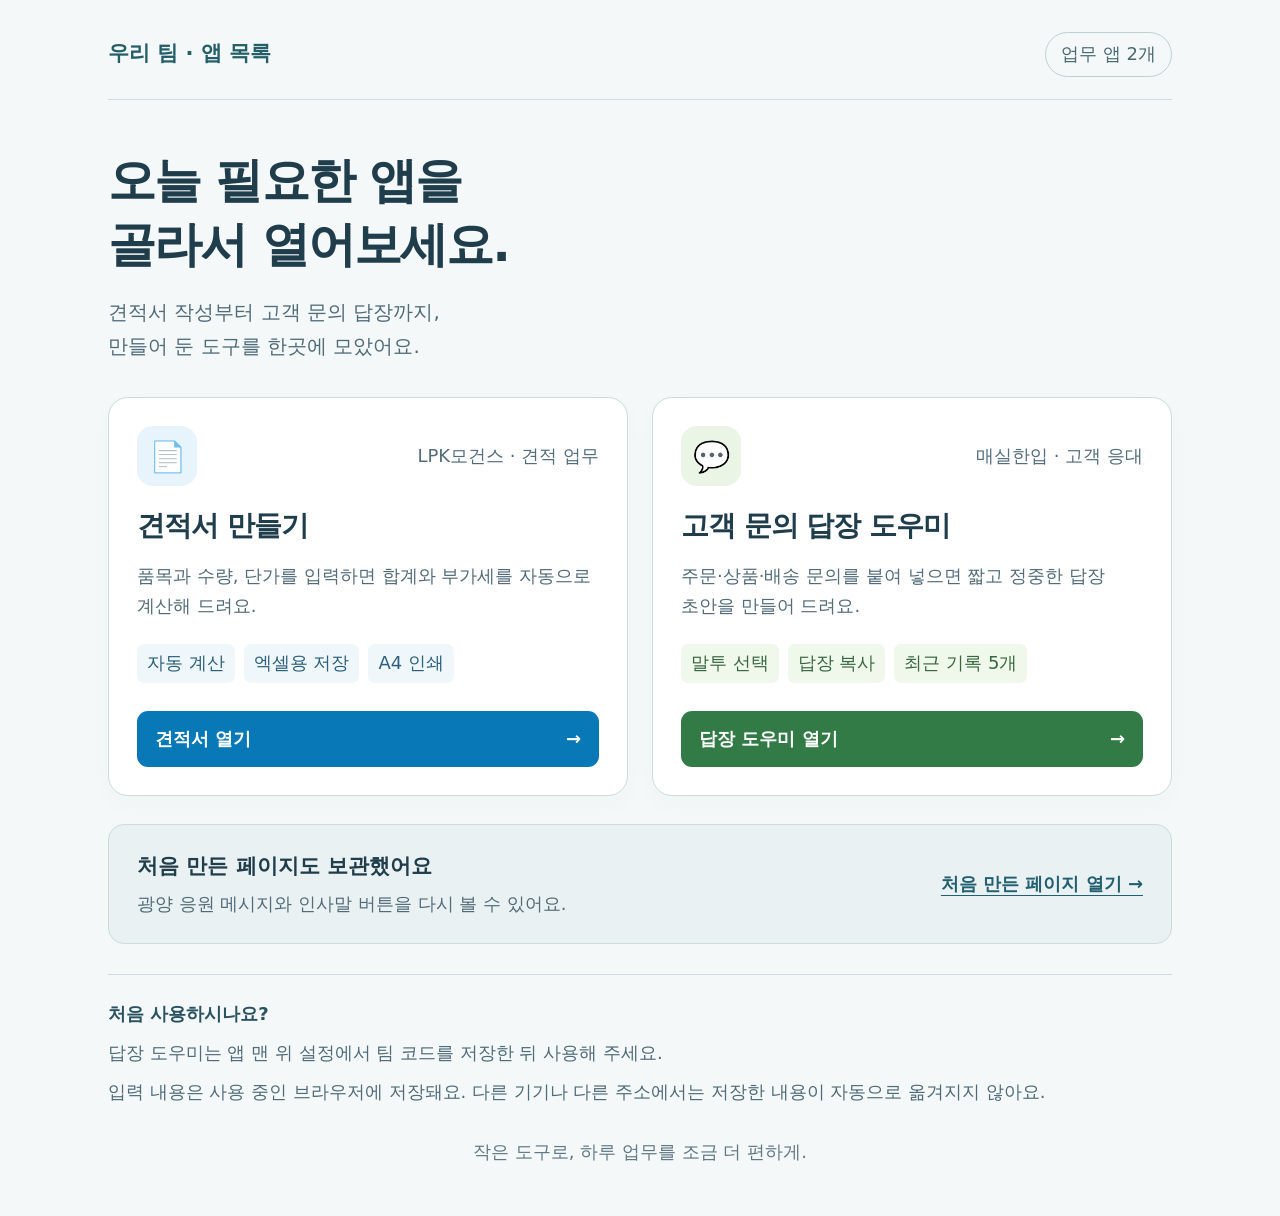
==== index.html @ a49105b2 "앱 목록 첫 페이지 추가" ====
<!doctype html>
<html lang="ko">
<head>
  <meta charset="utf-8">
  <meta name="viewport" content="width=device-width, initial-scale=1">
  <meta name="description" content="견적서와 고객 문의 답장 도우미를 한곳에서 열어보세요.">
  <title>우리 팀 앱 목록</title>
  <style>
    /* 앱을 고르기 쉽도록 큰 글자와 넉넉한 버튼을 사용해요. */
    :root{font-family:"Malgun Gothic",system-ui,sans-serif;font-size:18px;line-height:1.7;color:#203d4c;background:#f4f8f8;color-scheme:light}*{box-sizing:border-box}body{margin:0}.page{max-width:1120px;margin:auto;padding:32px 28px 48px}.top{display:flex;justify-content:space-between;align-items:center;gap:16px;flex-wrap:wrap;padding-bottom:22px;border-bottom:1px solid #cddcde}.brand{font-size:21px;font-weight:800;color:#245f68}.badge{border:1px solid #bdd1d5;border-radius:30px;padding:6px 15px;color:#486973;font-size:18px}.intro{padding:48px 0 34px}h1{font-size:clamp(32px,5vw,48px);line-height:1.35;letter-spacing:-1.8px;margin:0 0 18px}p{margin:0}.intro p{color:#506b79;font-size:20px;word-break:keep-all}.apps{display:grid;grid-template-columns:repeat(2,minmax(0,1fr));gap:24px}.card{background:white;border:1px solid #cbdcde;border-radius:20px;padding:28px;display:flex;flex-direction:column;min-width:0;box-shadow:0 8px 24px #1b4f5c06}.card-head{display:flex;justify-content:space-between;align-items:center;gap:12px;margin-bottom:20px}.icon{display:grid;place-items:center;width:60px;height:60px;border-radius:16px;background:#e7f4fc;font-size:30px}.category{font-size:18px;color:#536d7a}.card h2{font-size:28px;letter-spacing:-1px;line-height:1.45;margin:0 0 14px}.card p{color:#526c79;word-break:keep-all;margin-bottom:22px}.features{display:flex;gap:9px;flex-wrap:wrap;padding:0;margin:0 0 28px;list-style:none}.features li{padding:4px 10px;border-radius:7px;font-size:18px;background:#f0f7fb;color:#2b607d}.open{display:flex;justify-content:space-between;align-items:center;gap:15px;text-decoration:none;background:#0879b6;color:#fff;padding:13px 18px;border-radius:11px;min-height:52px;font-weight:700;margin-top:auto}.open:hover{background:#056497}.open:focus-visible,.first-link:focus-visible{outline:3px solid #da9708;outline-offset:4px}.reply .icon{background:#eaf5e5}.reply .features li{background:#f0f7eb;color:#386841}.reply .open{background:#327b46}.reply .open:hover{background:#256236}.saved{margin-top:28px;padding:24px 28px;background:#eaf1f2;border:1px solid #cbdcde;border-radius:16px;display:flex;gap:18px;align-items:center;justify-content:space-between;flex-wrap:wrap}.saved h2{font-size:21px;margin:0 0 4px}.saved p{color:#526b78}.first-link{display:inline-flex;align-items:center;min-height:48px;color:#225f70;font-weight:700;padding:8px 0;text-underline-offset:5px}.help{margin-top:30px;border-top:1px solid #cddcde;padding-top:24px;color:#506b79;font-size:18px}.help strong{display:block;color:#2a5261;margin-bottom:8px}.help p+p{margin-top:8px}footer{margin-top:30px;color:#607884;font-size:18px;text-align:center}@media(max-width:700px){.page{padding:23px 16px 32px}.intro{padding:32px 0 26px}.intro p{font-size:18px}.apps{grid-template-columns:1fr;gap:18px}.card{padding:24px 20px}.card h2{font-size:26px}.saved{padding:22px 20px}.top{gap:10px}.badge{padding:5px 12px}.brand{font-size:20px}}@media(prefers-reduced-motion:no-preference){.open{transition:background .15s}}
  </style>
</head>
<body>
  <main class="page">
    <header class="top"><span class="brand">우리 팀 · 앱 목록</span><span class="badge">업무 앱 2개</span></header>
    <section class="intro"><h1>오늘 필요한 앱을<br>골라서 열어보세요.</h1><p>견적서 작성부터 고객 문의 답장까지,<br>만들어 둔 도구를 한곳에 모았어요.</p></section>
    <section class="apps" aria-label="사용할 수 있는 업무 앱">
      <article class="card"><div class="card-head"><span class="icon" aria-hidden="true">📄</span><span class="category">LPK모건스 · 견적 업무</span></div><h2>견적서 만들기</h2><p>품목과 수량, 단가를 입력하면 합계와 부가세를 자동으로 계산해 드려요.</p><ul class="features"><li>자동 계산</li><li>엑셀용 저장</li><li>A4 인쇄</li></ul><a class="open" href="./quote/"><span>견적서 열기</span><span aria-hidden="true">→</span></a></article>
      <article class="card reply"><div class="card-head"><span class="icon" aria-hidden="true">💬</span><span class="category">매실한입 · 고객 응대</span></div><h2>고객 문의 답장 도우미</h2><p>주문·상품·배송 문의를 붙여 넣으면 짧고 정중한 답장 초안을 만들어 드려요.</p><ul class="features"><li>말투 선택</li><li>답장 복사</li><li>최근 기록 5개</li></ul><a class="open" href="./reply/"><span>답장 도우미 열기</span><span aria-hidden="true">→</span></a></article>
    </section>
    <section class="saved"><div><h2>처음 만든 페이지도 보관했어요</h2><p>광양 응원 메시지와 인사말 버튼을 다시 볼 수 있어요.</p></div><a class="first-link" href="./first-page.html">처음 만든 페이지 열기 →</a></section>
    <aside class="help"><strong>처음 사용하시나요?</strong><p>답장 도우미는 앱 맨 위 설정에서 팀 코드를 저장한 뒤 사용해 주세요.</p><p>입력 내용은 사용 중인 브라우저에 저장돼요. 다른 기기나 다른 주소에서는 저장한 내용이 자동으로 옮겨지지 않아요.</p></aside>
    <footer>작은 도구로, 하루 업무를 조금 더 편하게.</footer>
  </main>
</body>
</html>
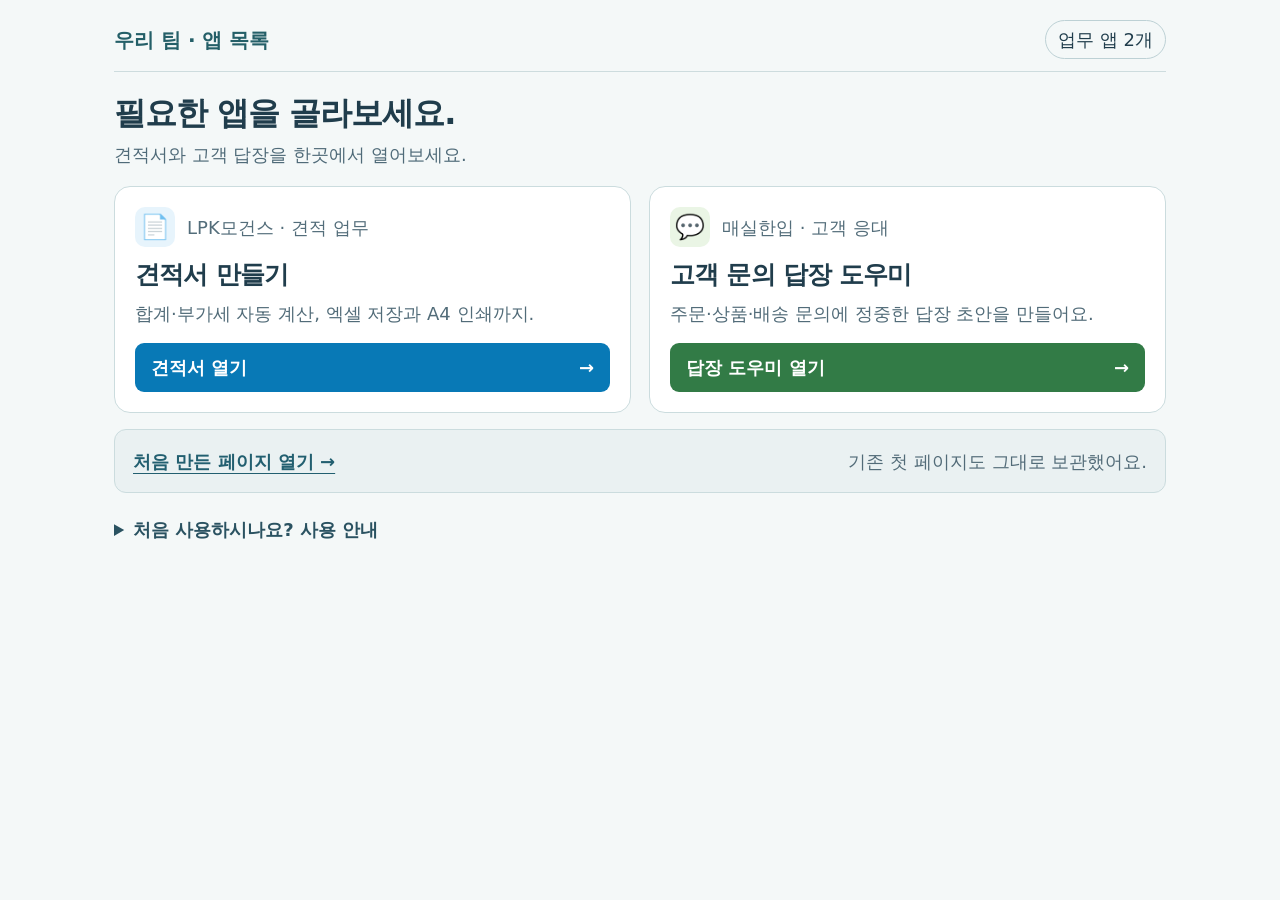
==== commit 372fc6cb: "앱 목록을 한 화면에 맞게 배치" ====
--- a/index.html
+++ b/index.html
@@ -5,22 +5,23 @@
   <meta name="viewport" content="width=device-width, initial-scale=1">
   <meta name="description" content="견적서와 고객 문의 답장 도우미를 한곳에서 열어보세요.">
   <title>우리 팀 앱 목록</title>
-  <style>
-    /* 앱을 고르기 쉽도록 큰 글자와 넉넉한 버튼을 사용해요. */
-    :root{font-family:"Malgun Gothic",system-ui,sans-serif;font-size:18px;line-height:1.7;color:#203d4c;background:#f4f8f8;color-scheme:light}*{box-sizing:border-box}body{margin:0}.page{max-width:1120px;margin:auto;padding:32px 28px 48px}.top{display:flex;justify-content:space-between;align-items:center;gap:16px;flex-wrap:wrap;padding-bottom:22px;border-bottom:1px solid #cddcde}.brand{font-size:21px;font-weight:800;color:#245f68}.badge{border:1px solid #bdd1d5;border-radius:30px;padding:6px 15px;color:#486973;font-size:18px}.intro{padding:48px 0 34px}h1{font-size:clamp(32px,5vw,48px);line-height:1.35;letter-spacing:-1.8px;margin:0 0 18px}p{margin:0}.intro p{color:#506b79;font-size:20px;word-break:keep-all}.apps{display:grid;grid-template-columns:repeat(2,minmax(0,1fr));gap:24px}.card{background:white;border:1px solid #cbdcde;border-radius:20px;padding:28px;display:flex;flex-direction:column;min-width:0;box-shadow:0 8px 24px #1b4f5c06}.card-head{display:flex;justify-content:space-between;align-items:center;gap:12px;margin-bottom:20px}.icon{display:grid;place-items:center;width:60px;height:60px;border-radius:16px;background:#e7f4fc;font-size:30px}.category{font-size:18px;color:#536d7a}.card h2{font-size:28px;letter-spacing:-1px;line-height:1.45;margin:0 0 14px}.card p{color:#526c79;word-break:keep-all;margin-bottom:22px}.features{display:flex;gap:9px;flex-wrap:wrap;padding:0;margin:0 0 28px;list-style:none}.features li{padding:4px 10px;border-radius:7px;font-size:18px;background:#f0f7fb;color:#2b607d}.open{display:flex;justify-content:space-between;align-items:center;gap:15px;text-decoration:none;background:#0879b6;color:#fff;padding:13px 18px;border-radius:11px;min-height:52px;font-weight:700;margin-top:auto}.open:hover{background:#056497}.open:focus-visible,.first-link:focus-visible{outline:3px solid #da9708;outline-offset:4px}.reply .icon{background:#eaf5e5}.reply .features li{background:#f0f7eb;color:#386841}.reply .open{background:#327b46}.reply .open:hover{background:#256236}.saved{margin-top:28px;padding:24px 28px;background:#eaf1f2;border:1px solid #cbdcde;border-radius:16px;display:flex;gap:18px;align-items:center;justify-content:space-between;flex-wrap:wrap}.saved h2{font-size:21px;margin:0 0 4px}.saved p{color:#526b78}.first-link{display:inline-flex;align-items:center;min-height:48px;color:#225f70;font-weight:700;padding:8px 0;text-underline-offset:5px}.help{margin-top:30px;border-top:1px solid #cddcde;padding-top:24px;color:#506b79;font-size:18px}.help strong{display:block;color:#2a5261;margin-bottom:8px}.help p+p{margin-top:8px}footer{margin-top:30px;color:#607884;font-size:18px;text-align:center}@media(max-width:700px){.page{padding:23px 16px 32px}.intro{padding:32px 0 26px}.intro p{font-size:18px}.apps{grid-template-columns:1fr;gap:18px}.card{padding:24px 20px}.card h2{font-size:26px}.saved{padding:22px 20px}.top{gap:10px}.badge{padding:5px 12px}.brand{font-size:20px}}@media(prefers-reduced-motion:no-preference){.open{transition:background .15s}}
+  <style>
+    /* 큰 글자와 버튼은 유지하고, 여백을 줄여 한눈에 보여드려요. */
+    :root{font-family:"Malgun Gothic",system-ui,sans-serif;font-size:18px;line-height:1.5;color:#203d4c;background:#f4f8f8;color-scheme:light}*{box-sizing:border-box}body{margin:0}.page{max-width:1100px;margin:auto;padding:20px 24px}.top{display:flex;justify-content:space-between;align-items:center;gap:12px;padding-bottom:12px;border-bottom:1px solid #cddcde}.brand{font-size:20px;font-weight:800;color:#245f68}.badge{border:1px solid #bdd1d5;border-radius:24px;padding:5px 12px;font-size:18px;white-space:nowrap}.intro{padding:20px 0 18px}h1{font-size:32px;line-height:1.35;letter-spacing:-1px;margin:0 0 6px}p{margin:0}.intro p{color:#506b79;font-size:18px}.apps{display:grid;grid-template-columns:repeat(2,minmax(0,1fr));gap:18px}.card{background:white;border:1px solid #cbdcde;border-radius:16px;padding:20px;display:flex;flex-direction:column;min-width:0}.card-head{display:flex;align-items:center;gap:12px;margin-bottom:10px}.icon{display:grid;place-items:center;flex-shrink:0;width:40px;height:40px;border-radius:10px;background:#e7f4fc;font-size:24px}.category{font-size:18px;color:#536d7a}.card h2{font-size:25px;letter-spacing:-.8px;line-height:1.4;margin:0 0 8px}.card p{color:#526c79;word-break:keep-all;margin-bottom:16px}.features{display:none}.open{display:flex;justify-content:space-between;align-items:center;gap:12px;text-decoration:none;background:#0879b6;color:#fff;padding:11px 16px;border-radius:9px;min-height:48px;font-weight:700;margin-top:auto}.open:hover{background:#056497}.open:focus-visible,.first-link:focus-visible,summary:focus-visible{outline:3px solid #da9708;outline-offset:3px}.reply .icon{background:#eaf5e5}.reply .open{background:#327b46}.reply .open:hover{background:#256236}.saved{margin-top:16px;padding:7px 18px;background:#eaf1f2;border:1px solid #cbdcde;border-radius:12px;display:flex;align-items:center;justify-content:space-between;gap:12px}.saved p{color:#526b78}.first-link{display:flex;align-items:center;min-height:48px;color:#225f70;font-weight:700;text-underline-offset:5px}.help{margin-top:12px;color:#506b79;font-size:18px}.help summary{min-height:48px;display:list-item;align-content:center;cursor:pointer;color:#2a5261;font-weight:700}.help p{margin:8px 0 12px}.help[open]{padding-bottom:12px}footer{display:none}@media(max-width:700px){.page{padding:14px 16px}.intro{padding:15px 0 13px}h1{font-size:27px}.apps{grid-template-columns:1fr;gap:12px}.card{padding:15px 17px}.card-head{margin-bottom:5px}.icon{width:32px;height:32px;font-size:21px}.card h2{font-size:23px;margin-bottom:6px}.card p{margin-bottom:12px;line-height:1.4}.saved{margin-top:12px;padding:4px 16px}.saved p{display:none}.top{padding-bottom:10px}.badge{padding:4px 10px}.brand{font-size:19px}.help{margin-top:4px}}@media(max-height:720px){.intro p{display:none}.card p{display:none}.intro{padding-top:12px;padding-bottom:12px}.card{padding-top:12px;padding-bottom:12px}}@media(max-width:360px){.page{padding-left:10px;padding-right:10px}.badge{padding-left:7px;padding-right:7px}.brand{font-size:18px}}
   </style>
 </head>
 <body>
   <main class="page">
     <header class="top"><span class="brand">우리 팀 · 앱 목록</span><span class="badge">업무 앱 2개</span></header>
-    <section class="intro"><h1>오늘 필요한 앱을<br>골라서 열어보세요.</h1><p>견적서 작성부터 고객 문의 답장까지,<br>만들어 둔 도구를 한곳에 모았어요.</p></section>
+    <section class="intro"><h1>필요한 앱을 골라보세요.</h1><p>견적서와 고객 답장을 한곳에서 열어보세요.</p></section>
     <section class="apps" aria-label="사용할 수 있는 업무 앱">
-      <article class="card"><div class="card-head"><span class="icon" aria-hidden="true">📄</span><span class="category">LPK모건스 · 견적 업무</span></div><h2>견적서 만들기</h2><p>품목과 수량, 단가를 입력하면 합계와 부가세를 자동으로 계산해 드려요.</p><ul class="features"><li>자동 계산</li><li>엑셀용 저장</li><li>A4 인쇄</li></ul><a class="open" href="./quote/"><span>견적서 열기</span><span aria-hidden="true">→</span></a></article>
-      <article class="card reply"><div class="card-head"><span class="icon" aria-hidden="true">💬</span><span class="category">매실한입 · 고객 응대</span></div><h2>고객 문의 답장 도우미</h2><p>주문·상품·배송 문의를 붙여 넣으면 짧고 정중한 답장 초안을 만들어 드려요.</p><ul class="features"><li>말투 선택</li><li>답장 복사</li><li>최근 기록 5개</li></ul><a class="open" href="./reply/"><span>답장 도우미 열기</span><span aria-hidden="true">→</span></a></article>
+      <article class="card"><div class="card-head"><span class="icon" aria-hidden="true">📄</span><span class="category">LPK모건스 · 견적 업무</span></div><h2>견적서 만들기</h2><p>합계·부가세 자동 계산, 엑셀 저장과 A4 인쇄까지.</p><ul class="features"><li>자동 계산</li><li>엑셀용 저장</li><li>A4 인쇄</li></ul><a class="open" href="./quote/"><span>견적서 열기</span><span aria-hidden="true">→</span></a></article>
+      <article class="card reply"><div class="card-head"><span class="icon" aria-hidden="true">💬</span><span class="category">매실한입 · 고객 응대</span></div><h2>고객 문의 답장 도우미</h2><p>주문·상품·배송 문의에 정중한 답장 초안을 만들어요.</p><ul class="features"><li>말투 선택</li><li>답장 복사</li><li>최근 기록 5개</li></ul><a class="open" href="./reply/"><span>답장 도우미 열기</span><span aria-hidden="true">→</span></a></article>
     </section>
-    <section class="saved"><div><h2>처음 만든 페이지도 보관했어요</h2><p>광양 응원 메시지와 인사말 버튼을 다시 볼 수 있어요.</p></div><a class="first-link" href="./first-page.html">처음 만든 페이지 열기 →</a></section>
-    <aside class="help"><strong>처음 사용하시나요?</strong><p>답장 도우미는 앱 맨 위 설정에서 팀 코드를 저장한 뒤 사용해 주세요.</p><p>입력 내용은 사용 중인 브라우저에 저장돼요. 다른 기기나 다른 주소에서는 저장한 내용이 자동으로 옮겨지지 않아요.</p></aside>
+    <section class="saved"><a class="first-link" href="./first-page.html">처음 만든 페이지 열기 →</a><p>기존 첫 페이지도 그대로 보관했어요.</p></section>
+    <details class="help"><summary>처음 사용하시나요? 사용 안내</summary><p>답장 도우미는 앱 맨 위 설정에서 팀 코드를 저장한 뒤 사용해 주세요.</p><p>입력 내용은 사용 중인 브라우저에 저장돼요. 다른 기기나 다른 주소에서는 저장한 내용이 자동으로 옮겨지지 않아요.</p></details>
     <footer>작은 도구로, 하루 업무를 조금 더 편하게.</footer>
   </main>
 </body>
 </html>
+
